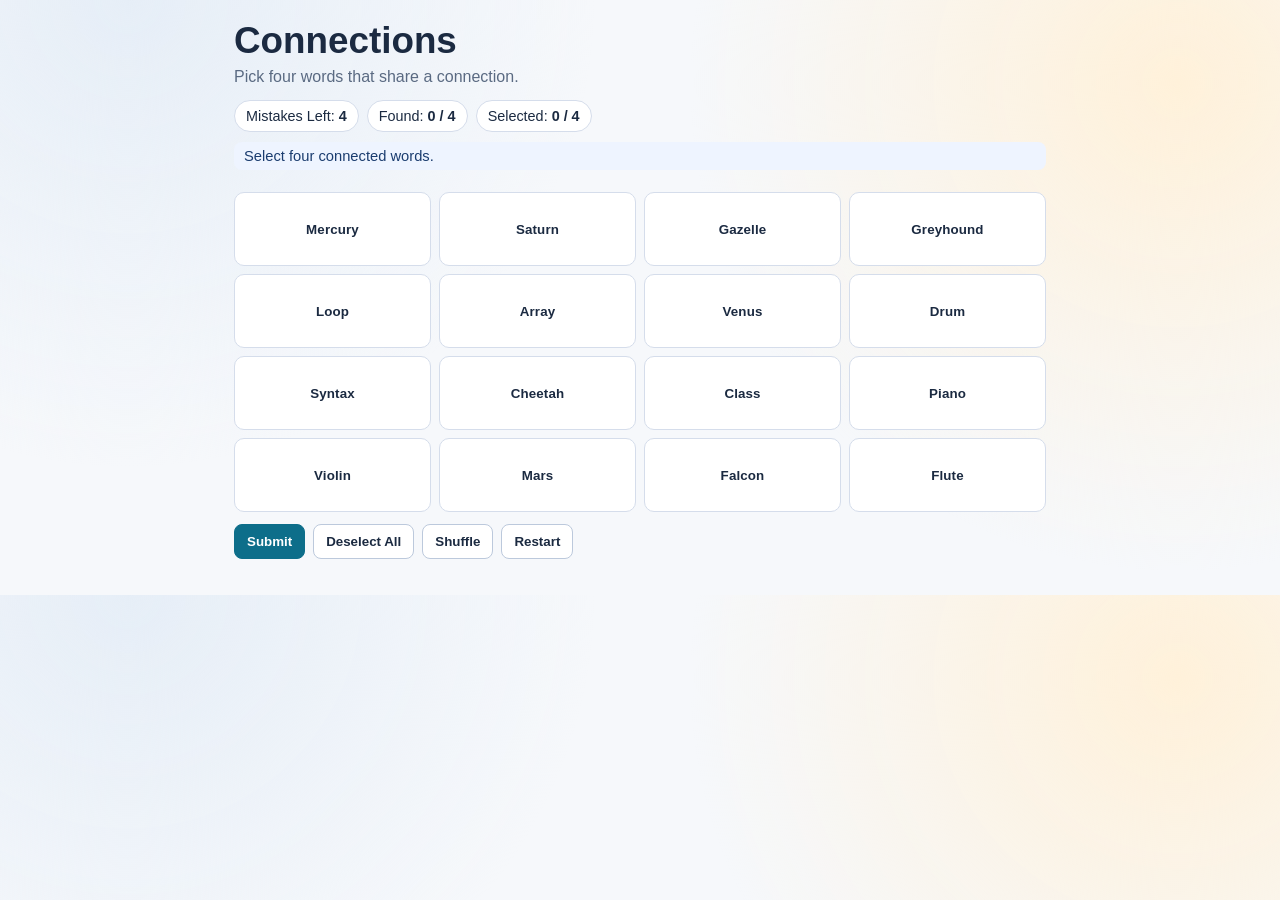
==== index.html @ 94a22e4b "Initial connections game" ====
<!doctype html>
<html lang="en">
<head>
  <meta charset="utf-8">
  <meta name="viewport" content="width=device-width, initial-scale=1">
  <title>Connections Game</title>
  <link rel="stylesheet" href="styles.css">
</head>
<body>
  <main class="app">
    <header class="top">
      <h1 id="title">Connections</h1>
      <p id="subtitle">Pick four words that share a connection.</p>
    </header>

    <section class="hud">
      <div class="pill">Mistakes Left: <strong id="mistakes-left">4</strong></div>
      <div class="pill">Found: <strong id="found-count">0 / 4</strong></div>
      <div class="pill">Selected: <strong id="selected-count">0 / 4</strong></div>
    </section>

    <section id="message" class="message" aria-live="polite"></section>

    <section id="solved-groups" class="solved-groups"></section>

    <section id="board" class="board" aria-label="Connections board"></section>

    <section class="actions">
      <button id="submit-btn" type="button">Submit</button>
      <button id="deselect-btn" type="button">Deselect All</button>
      <button id="shuffle-btn" type="button">Shuffle</button>
      <button id="restart-btn" type="button">Restart</button>
    </section>
  </main>

  <script src="puzzle-config.js"></script>
  <script src="app.js"></script>
</body>
</html>
---- styles.css ----
:root {
  --bg: #f6f8fb;
  --panel: #ffffff;
  --text: #1b2a41;
  --muted: #5a6a82;
  --line: #d5ddeb;
  --selected: #ffe8b8;
  --ok1: #d9f2d9;
  --ok2: #d8ebff;
  --ok3: #f8dfef;
  --ok4: #fce8c8;
  --bad: #ffe0e0;
}

* {
  box-sizing: border-box;
}

body {
  margin: 0;
  font-family: "Segoe UI", Tahoma, sans-serif;
  color: var(--text);
  background:
    radial-gradient(circle at 10% 0%, #e6eef7 0%, transparent 36%),
    radial-gradient(circle at 92% 14%, #fff1da 0%, transparent 38%),
    var(--bg);
}

.app {
  max-width: 840px;
  margin: 0 auto;
  padding: 20px 14px 36px;
}

.top h1 {
  margin: 0 0 6px;
  font-size: clamp(1.7rem, 4vw, 2.3rem);
}

.top p {
  margin: 0;
  color: var(--muted);
}

.hud {
  margin-top: 14px;
  display: flex;
  flex-wrap: wrap;
  gap: 8px;
}

.pill {
  background: var(--panel);
  border: 1px solid var(--line);
  border-radius: 999px;
  padding: 7px 11px;
  font-size: 0.9rem;
}

.message {
  min-height: 26px;
  margin-top: 10px;
  padding: 6px 10px;
  border-radius: 8px;
  background: #eef4ff;
  color: #1a3c6f;
  font-size: 0.92rem;
}

.message.error {
  background: var(--bad);
  color: #8e2323;
}

.solved-groups {
  margin-top: 10px;
  display: grid;
  gap: 8px;
}

.solved-card {
  border: 1px solid var(--line);
  border-radius: 10px;
  padding: 10px;
}

.solved-card h3 {
  margin: 0 0 4px;
  font-size: 0.95rem;
}

.solved-card p {
  margin: 0;
  color: var(--muted);
  font-size: 0.88rem;
}

.bg1 { background: var(--ok1); }
.bg2 { background: var(--ok2); }
.bg3 { background: var(--ok3); }
.bg4 { background: var(--ok4); }

.board {
  margin-top: 12px;
  display: grid;
  grid-template-columns: repeat(4, minmax(0, 1fr));
  gap: 8px;
}

.tile {
  border: 1px solid var(--line);
  border-radius: 10px;
  background: var(--panel);
  color: var(--text);
  font-weight: 700;
  letter-spacing: 0.01em;
  min-height: 74px;
  padding: 8px 6px;
  cursor: pointer;
  text-align: center;
}

.tile:hover {
  border-color: #9eb0cd;
}

.tile.selected {
  background: var(--selected);
  border-color: #e6be67;
}

.tile.hidden {
  visibility: hidden;
  pointer-events: none;
}

.actions {
  margin-top: 12px;
  display: flex;
  flex-wrap: wrap;
  gap: 8px;
}

.actions button {
  border: 1px solid #bcc9dc;
  background: var(--panel);
  color: var(--text);
  border-radius: 8px;
  padding: 9px 12px;
  cursor: pointer;
  font-weight: 600;
}

.actions button:hover {
  background: #f2f6fc;
}

#submit-btn {
  background: #0d6e8a;
  border-color: #0d6e8a;
  color: #fff;
}

#submit-btn:hover {
  background: #0a5c72;
}

@media (max-width: 640px) {
  .tile {
    min-height: 62px;
    font-size: 0.85rem;
  }
}
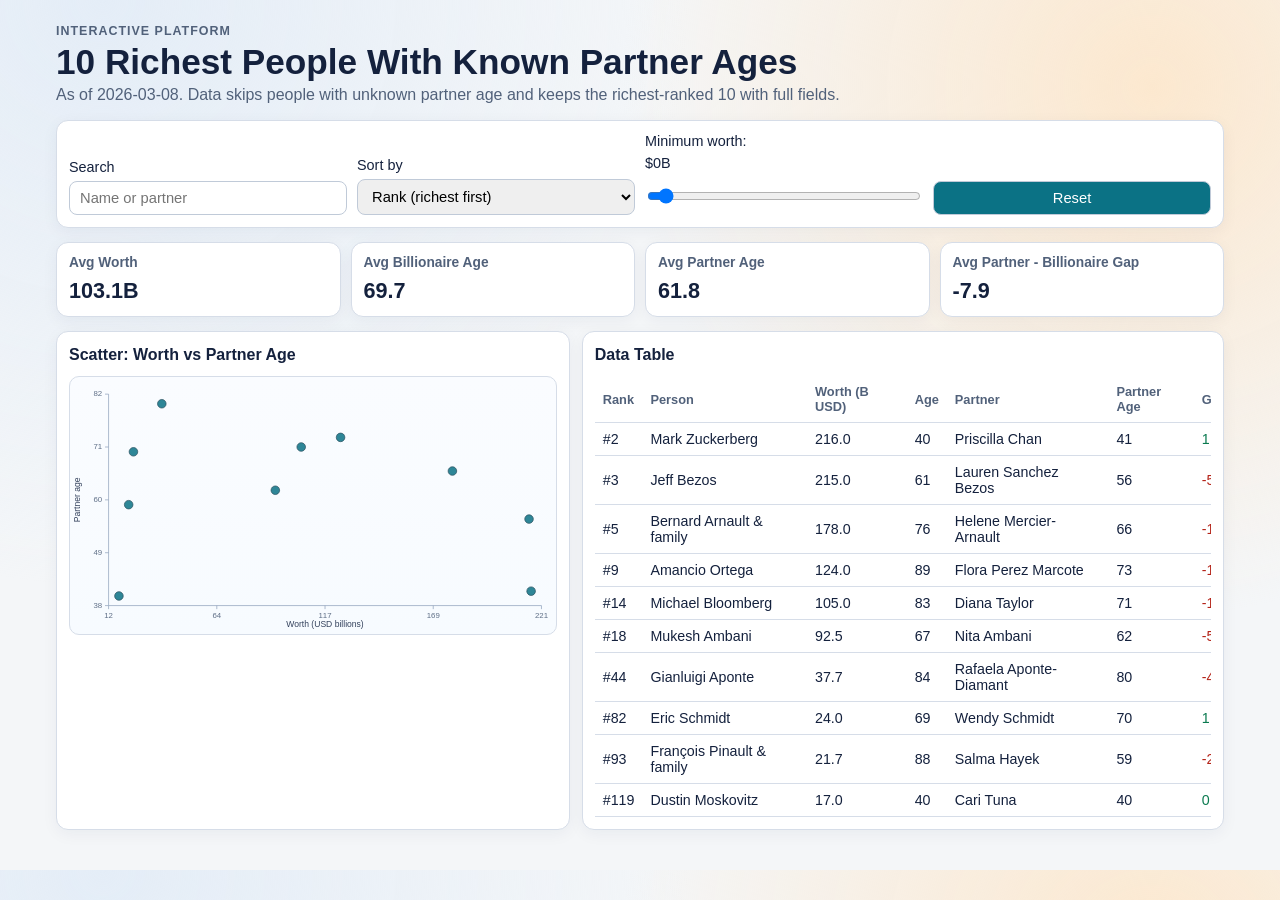
==== commit e30952f5: "Generated in codex dipository" ====
--- a/index.html
+++ b/index.html
@@ -3,37 +3,86 @@
 <head>
   <meta charset="utf-8">
   <meta name="viewport" content="width=device-width, initial-scale=1">
-  <title>Connections Game</title>
+  <title>Richest 10: Worth, Age, Partner Age</title>
   <link rel="stylesheet" href="styles.css">
 </head>
 <body>
   <main class="app">
-    <header class="top">
-      <h1 id="title">Connections</h1>
-      <p id="subtitle">Pick four words that share a connection.</p>
+    <header class="hero">
+      <p class="eyebrow">Interactive Platform</p>
+      <h1>10 Richest People With Known Partner Ages</h1>
+      <p id="subhead"></p>
     </header>
 
-    <section class="hud">
-      <div class="pill">Mistakes Left: <strong id="mistakes-left">4</strong></div>
-      <div class="pill">Found: <strong id="found-count">0 / 4</strong></div>
-      <div class="pill">Selected: <strong id="selected-count">0 / 4</strong></div>
+    <section class="controls card">
+      <label>
+        Search
+        <input id="search" type="search" placeholder="Name or partner">
+      </label>
+      <label>
+        Sort by
+        <select id="sort">
+          <option value="rank">Rank (richest first)</option>
+          <option value="worth">Worth (high to low)</option>
+          <option value="partner_age">Partner age (high to low)</option>
+          <option value="age_gap">Age gap (partner - billionaire)</option>
+        </select>
+      </label>
+      <label>
+        Minimum worth: <span id="worth-label"></span>
+        <input id="min-worth" type="range" min="0" max="400" step="1" value="0">
+      </label>
+      <button id="reset" type="button">Reset</button>
     </section>
 
-    <section id="message" class="message" aria-live="polite"></section>
+    <section class="metrics">
+      <article class="card metric">
+        <h2>Avg Worth</h2>
+        <p id="avg-worth">-</p>
+      </article>
+      <article class="card metric">
+        <h2>Avg Billionaire Age</h2>
+        <p id="avg-rich-age">-</p>
+      </article>
+      <article class="card metric">
+        <h2>Avg Partner Age</h2>
+        <p id="avg-partner-age">-</p>
+      </article>
+      <article class="card metric">
+        <h2>Avg Partner - Billionaire Gap</h2>
+        <p id="avg-gap">-</p>
+      </article>
+    </section>
 
-    <section id="solved-groups" class="solved-groups"></section>
+    <section class="grid">
+      <article class="card">
+        <h2>Scatter: Worth vs Partner Age</h2>
+        <svg id="scatter" viewBox="0 0 680 360" role="img" aria-label="Scatter plot of worth vs partner age"></svg>
+      </article>
 
-    <section id="board" class="board" aria-label="Connections board"></section>
-
-    <section class="actions">
-      <button id="submit-btn" type="button">Submit</button>
-      <button id="deselect-btn" type="button">Deselect All</button>
-      <button id="shuffle-btn" type="button">Shuffle</button>
-      <button id="restart-btn" type="button">Restart</button>
+      <article class="card">
+        <h2>Data Table</h2>
+        <div class="table-wrap">
+          <table>
+            <thead>
+              <tr>
+                <th>Rank</th>
+                <th>Person</th>
+                <th>Worth (B USD)</th>
+                <th>Age</th>
+                <th>Partner</th>
+                <th>Partner Age</th>
+                <th>Gap</th>
+              </tr>
+            </thead>
+            <tbody id="rows"></tbody>
+          </table>
+        </div>
+      </article>
     </section>
   </main>
 
-  <script src="puzzle-config.js"></script>
+  <script src="data.js"></script>
   <script src="app.js"></script>
 </body>
 </html>
--- a/styles.css
+++ b/styles.css
@@ -1,15 +1,11 @@
 :root {
-  --bg: #f6f8fb;
+  --bg: #f4f6f8;
   --panel: #ffffff;
-  --text: #1b2a41;
-  --muted: #5a6a82;
-  --line: #d5ddeb;
-  --selected: #ffe8b8;
-  --ok1: #d9f2d9;
-  --ok2: #d8ebff;
-  --ok3: #f8dfef;
-  --ok4: #fce8c8;
-  --bad: #ffe0e0;
+  --text: #14213d;
+  --muted: #51617a;
+  --line: #d6dde8;
+  --accent: #0b7285;
+  --accent-2: #f08c00;
 }
 
 * {
@@ -21,153 +17,159 @@
   font-family: "Segoe UI", Tahoma, sans-serif;
   color: var(--text);
   background:
-    radial-gradient(circle at 10% 0%, #e6eef7 0%, transparent 36%),
-    radial-gradient(circle at 92% 14%, #fff1da 0%, transparent 38%),
+    radial-gradient(circle at 8% 0%, #e4edf7 0%, transparent 40%),
+    radial-gradient(circle at 90% 10%, #fce8cf 0%, transparent 38%),
     var(--bg);
 }
 
 .app {
-  max-width: 840px;
+  max-width: 1200px;
   margin: 0 auto;
-  padding: 20px 14px 36px;
+  padding: 24px 16px 40px;
 }
 
-.top h1 {
-  margin: 0 0 6px;
-  font-size: clamp(1.7rem, 4vw, 2.3rem);
+.hero h1 {
+  margin: 4px 0;
+  font-size: clamp(1.5rem, 3.2vw, 2.2rem);
 }
 
-.top p {
+.eyebrow {
+  margin: 0;
+  color: var(--accent);
+  text-transform: uppercase;
+  letter-spacing: 0.08em;
+  font-weight: 700;
+  font-size: 0.78rem;
+}
+
+.hero p {
   margin: 0;
   color: var(--muted);
 }
 
-.hud {
-  margin-top: 14px;
-  display: flex;
-  flex-wrap: wrap;
-  gap: 8px;
+.card {
+  background: var(--panel);
+  border: 1px solid var(--line);
+  border-radius: 12px;
+  box-shadow: 0 4px 16px rgba(27, 46, 86, 0.05);
 }
 
-.pill {
-  background: var(--panel);
-  border: 1px solid var(--line);
-  border-radius: 999px;
-  padding: 7px 11px;
+.controls {
+  margin-top: 16px;
+  padding: 12px;
+  display: grid;
+  grid-template-columns: repeat(auto-fit, minmax(180px, 1fr));
+  gap: 10px;
+  align-items: end;
+}
+
+.controls label {
+  display: flex;
+  flex-direction: column;
+  gap: 6px;
   font-size: 0.9rem;
 }
 
-.message {
-  min-height: 26px;
-  margin-top: 10px;
-  padding: 6px 10px;
+input,
+select,
+button {
+  border: 1px solid #c0cad8;
   border-radius: 8px;
-  background: #eef4ff;
-  color: #1a3c6f;
+  padding: 8px 10px;
   font-size: 0.92rem;
 }
 
-.message.error {
-  background: var(--bad);
-  color: #8e2323;
+button {
+  background: var(--accent);
+  color: #fff;
+  cursor: pointer;
 }
 
-.solved-groups {
-  margin-top: 10px;
+.metrics {
+  margin-top: 14px;
   display: grid;
-  gap: 8px;
+  grid-template-columns: repeat(auto-fit, minmax(180px, 1fr));
+  gap: 10px;
 }
 
-.solved-card {
-  border: 1px solid var(--line);
-  border-radius: 10px;
-  padding: 10px;
+.metric {
+  padding: 12px;
 }
 
-.solved-card h3 {
-  margin: 0 0 4px;
-  font-size: 0.95rem;
-}
-
-.solved-card p {
+.metric h2 {
   margin: 0;
   color: var(--muted);
-  font-size: 0.88rem;
-}
-
-.bg1 { background: var(--ok1); }
-.bg2 { background: var(--ok2); }
-.bg3 { background: var(--ok3); }
-.bg4 { background: var(--ok4); }
-
-.board {
-  margin-top: 12px;
-  display: grid;
-  grid-template-columns: repeat(4, minmax(0, 1fr));
-  gap: 8px;
-}
-
-.tile {
-  border: 1px solid var(--line);
-  border-radius: 10px;
-  background: var(--panel);
-  color: var(--text);
-  font-weight: 700;
-  letter-spacing: 0.01em;
-  min-height: 74px;
-  padding: 8px 6px;
-  cursor: pointer;
-  text-align: center;
-}
-
-.tile:hover {
-  border-color: #9eb0cd;
-}
-
-.tile.selected {
-  background: var(--selected);
-  border-color: #e6be67;
-}
-
-.tile.hidden {
-  visibility: hidden;
-  pointer-events: none;
-}
-
-.actions {
-  margin-top: 12px;
-  display: flex;
-  flex-wrap: wrap;
-  gap: 8px;
-}
-
-.actions button {
-  border: 1px solid #bcc9dc;
-  background: var(--panel);
-  color: var(--text);
-  border-radius: 8px;
-  padding: 9px 12px;
-  cursor: pointer;
+  font-size: 0.86rem;
   font-weight: 600;
 }
 
-.actions button:hover {
-  background: #f2f6fc;
+.metric p {
+  margin: 8px 0 0;
+  font-size: 1.35rem;
+  font-weight: 700;
 }
 
-#submit-btn {
-  background: #0d6e8a;
-  border-color: #0d6e8a;
-  color: #fff;
+.grid {
+  margin-top: 14px;
+  display: grid;
+  grid-template-columns: minmax(320px, 1fr) minmax(420px, 1.25fr);
+  gap: 12px;
 }
 
-#submit-btn:hover {
-  background: #0a5c72;
+.grid article {
+  padding: 12px;
 }
 
-@media (max-width: 640px) {
-  .tile {
-    min-height: 62px;
-    font-size: 0.85rem;
+.grid h2 {
+  margin: 2px 0 12px;
+  font-size: 1rem;
+}
+
+#scatter {
+  width: 100%;
+  height: auto;
+  border: 1px solid var(--line);
+  border-radius: 10px;
+  background: linear-gradient(180deg, #fafcff 0%, #f7fbff 100%);
+}
+
+.table-wrap {
+  overflow-x: auto;
+}
+
+table {
+  width: 100%;
+  border-collapse: collapse;
+  min-width: 640px;
+}
+
+th,
+td {
+  padding: 8px;
+  border-bottom: 1px solid var(--line);
+  text-align: left;
+  font-size: 0.89rem;
+}
+
+th {
+  color: var(--muted);
+  font-size: 0.8rem;
+}
+
+tbody tr:hover {
+  background: #f2f7fb;
+}
+
+.negative {
+  color: #b42318;
+}
+
+.positive {
+  color: #0a7a4f;
+}
+
+@media (max-width: 980px) {
+  .grid {
+    grid-template-columns: 1fr;
   }
 }
